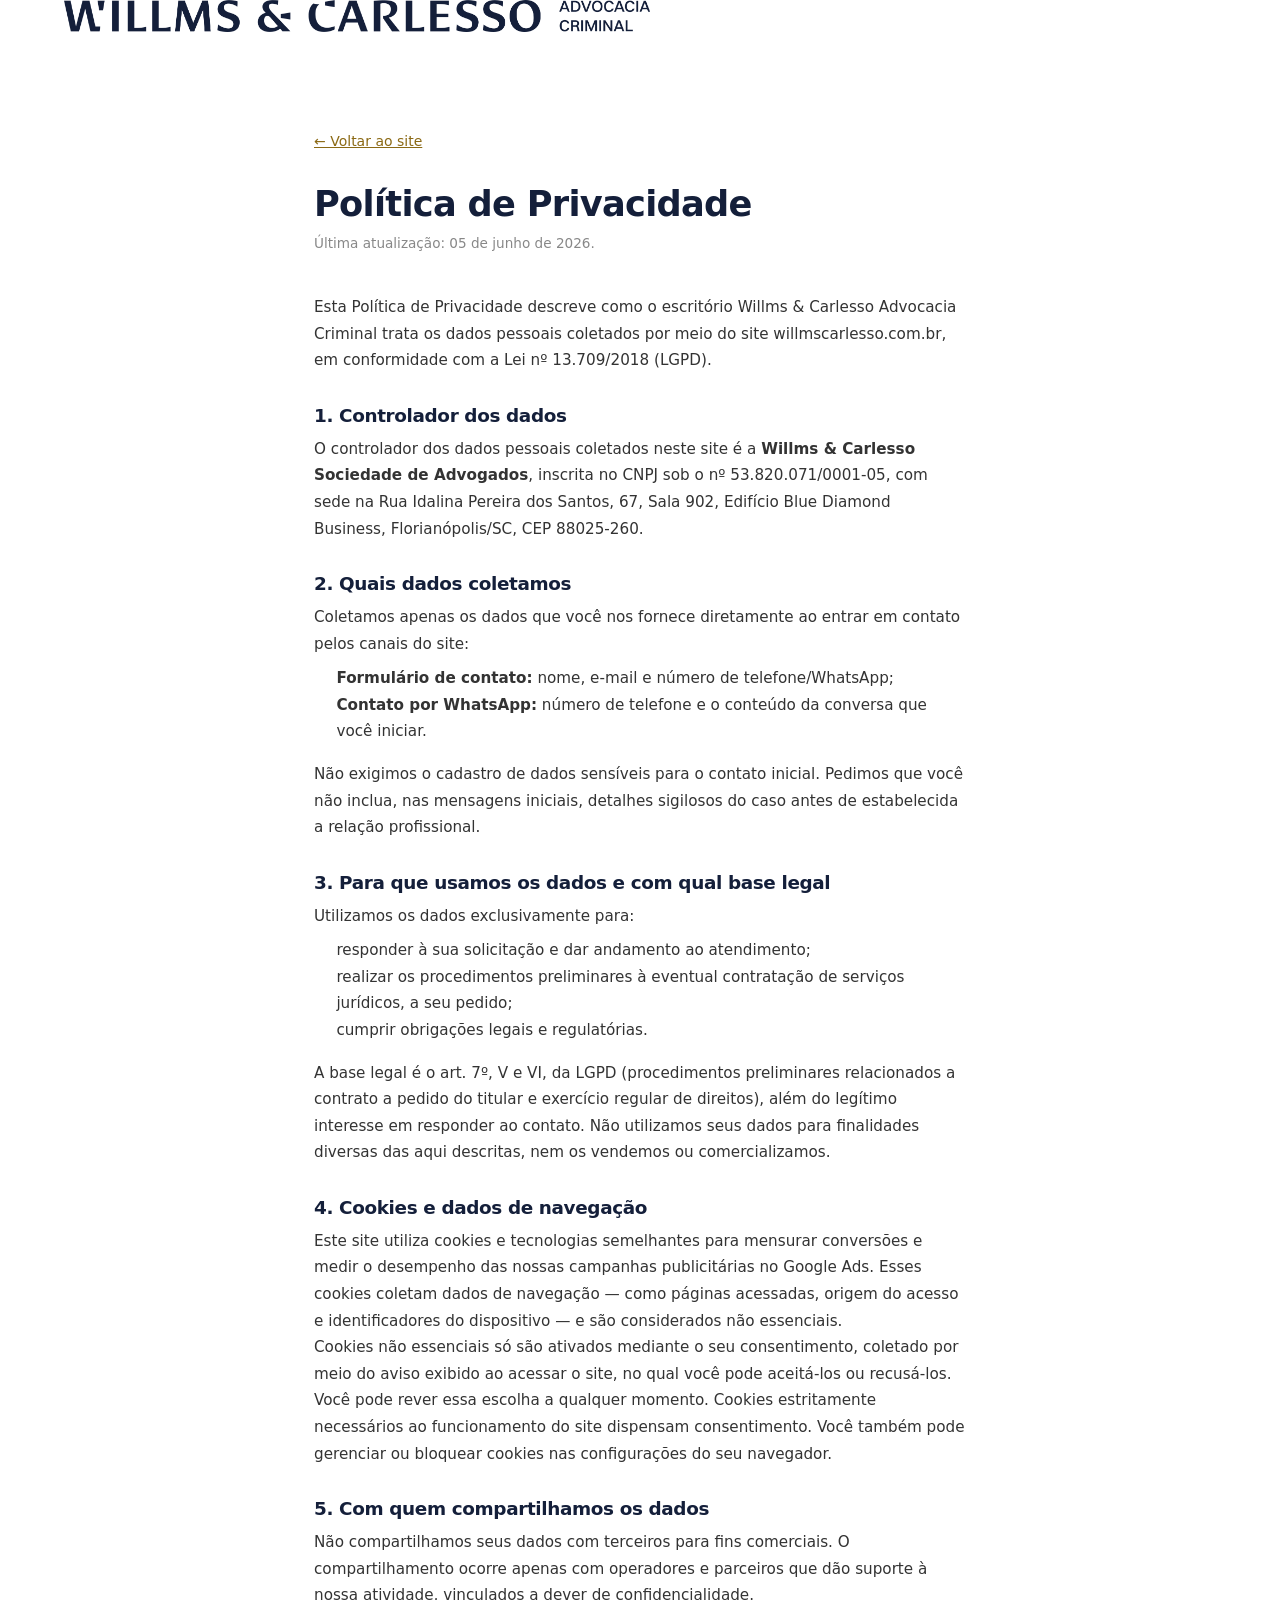
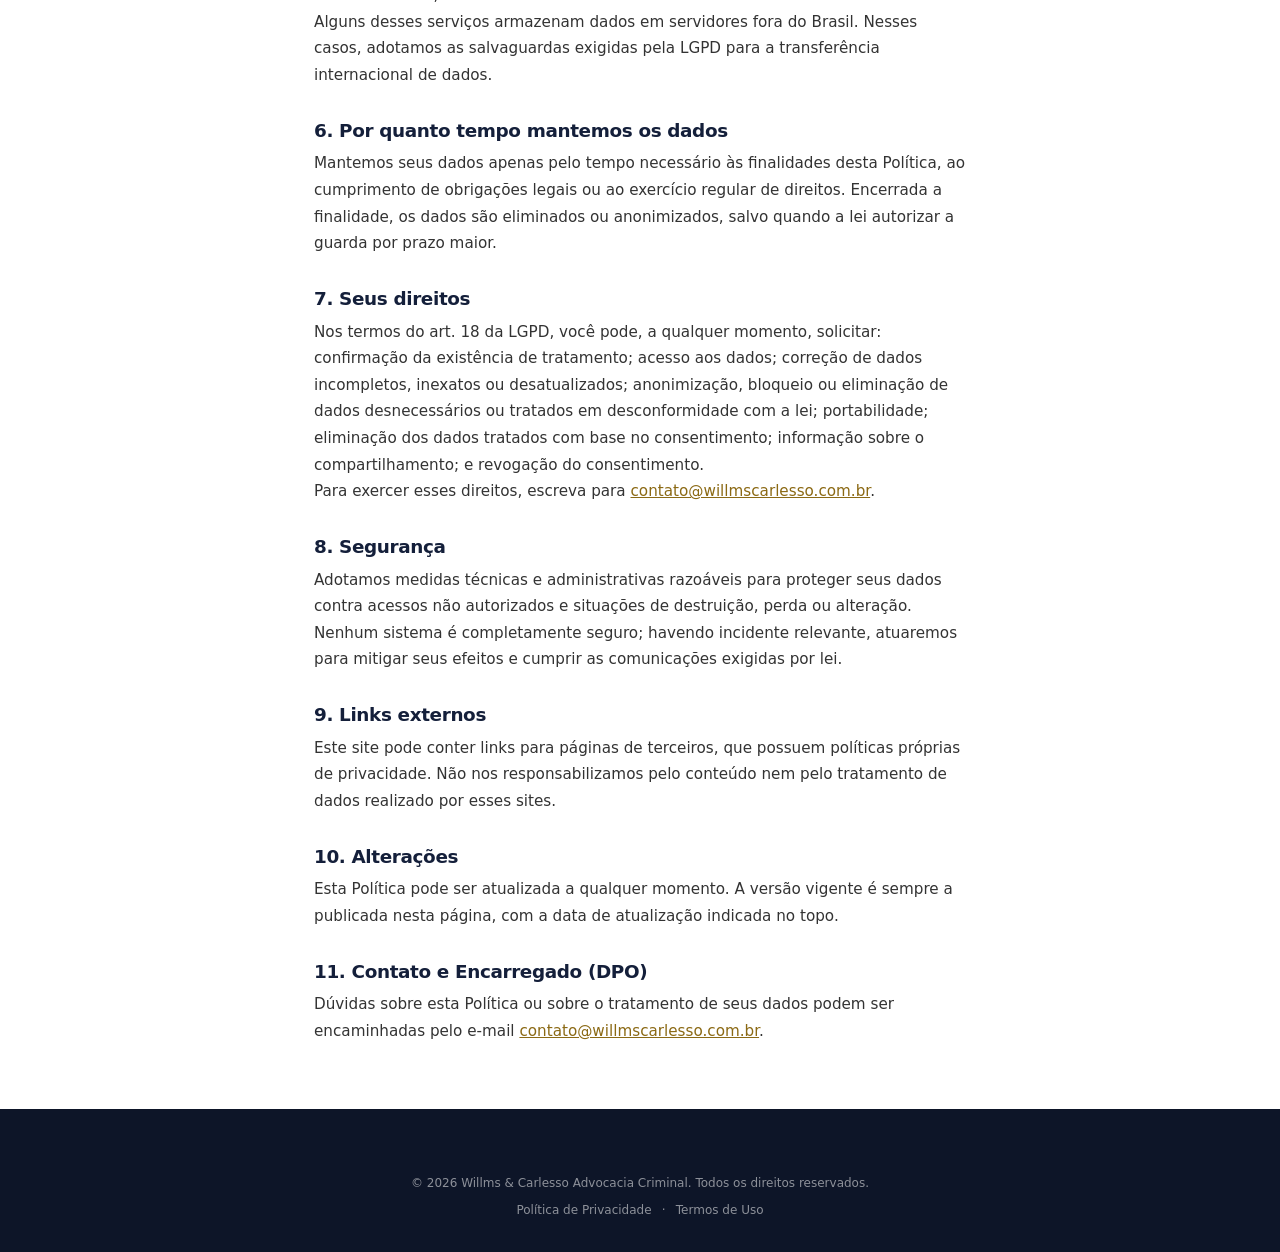
==== politica-de-privacidade.html @ 634a293f "Add privacy policy and terms of use pages with footer links Co-Authored-By: Claude Sonnet 4.6 <norep" ====
<!DOCTYPE html>
<html lang="pt-BR">
<head>
  <meta charset="UTF-8">
  <meta name="viewport" content="width=device-width, initial-scale=1.0">
  <title>Política de Privacidade — Willms & Carlesso Advocacia Criminal</title>
  <meta name="robots" content="noindex, follow">
  <link rel="icon" href="img/favicon.png" type="image/png">
  <link rel="stylesheet" href="css/style.css">
  <style>
    .legal-page {
      padding: 6rem 0 4rem;
      min-height: 80vh;
    }
    .legal-page h1 {
      font-size: clamp(1.6rem, 3vw, 2.2rem);
      margin-bottom: .5rem;
    }
    .legal-page .updated {
      font-size: .85rem;
      color: var(--clr-muted, #888);
      margin-bottom: 2.5rem;
      display: block;
    }
    .legal-page h2 {
      font-size: 1.15rem;
      margin: 2rem 0 .6rem;
    }
    .legal-page p,
    .legal-page li {
      font-size: .95rem;
      line-height: 1.75;
      color: var(--clr-body, #333);
    }
    .legal-page ul {
      padding-left: 1.4rem;
      margin: .5rem 0 1rem;
    }
    .legal-page a {
      color: var(--clr-accent, #8b6914);
      text-decoration: underline;
    }
    .legal-back {
      display: inline-flex;
      align-items: center;
      gap: .4rem;
      font-size: .875rem;
      color: var(--clr-muted, #888);
      text-decoration: none;
      margin-bottom: 2rem;
      transition: color .2s;
    }
    .legal-back:hover { color: var(--clr-accent, #8b6914); }
  </style>
</head>
<body>

  <!-- ===== HEADER SIMPLES ===== -->
  <header class="header" id="top">
    <div class="container header__inner">
      <a href="index.html" class="header__logo" aria-label="Willms &amp; Carlesso — página inicial">
        <img src="img/logo/logo-dark.png" alt="Willms &amp; Carlesso Advocacia Criminal" class="logo-img">
      </a>
    </div>
  </header>

  <!-- ===== CONTEÚDO ===== -->
  <main class="legal-page">
    <div class="container" style="max-width:780px">

      <a href="index.html" class="legal-back">
        ← Voltar ao site
      </a>

      <h1>Política de Privacidade</h1>
      <span class="updated">Última atualização: 05 de junho de 2026.</span>

      <p>Esta Política de Privacidade descreve como o escritório Willms &amp; Carlesso Advocacia Criminal trata os dados pessoais coletados por meio do site willmscarlesso.com.br, em conformidade com a Lei nº 13.709/2018 (LGPD).</p>

      <h2>1. Controlador dos dados</h2>
      <p>O controlador dos dados pessoais coletados neste site é a <strong>Willms &amp; Carlesso Sociedade de Advogados</strong>, inscrita no CNPJ sob o nº 53.820.071/0001-05, com sede na Rua Idalina Pereira dos Santos, 67, Sala 902, Edifício Blue Diamond Business, Florianópolis/SC, CEP 88025-260.</p>

      <h2>2. Quais dados coletamos</h2>
      <p>Coletamos apenas os dados que você nos fornece diretamente ao entrar em contato pelos canais do site:</p>
      <ul>
        <li><strong>Formulário de contato:</strong> nome, e-mail e número de telefone/WhatsApp;</li>
        <li><strong>Contato por WhatsApp:</strong> número de telefone e o conteúdo da conversa que você iniciar.</li>
      </ul>
      <p>Não exigimos o cadastro de dados sensíveis para o contato inicial. Pedimos que você não inclua, nas mensagens iniciais, detalhes sigilosos do caso antes de estabelecida a relação profissional.</p>

      <h2>3. Para que usamos os dados e com qual base legal</h2>
      <p>Utilizamos os dados exclusivamente para:</p>
      <ul>
        <li>responder à sua solicitação e dar andamento ao atendimento;</li>
        <li>realizar os procedimentos preliminares à eventual contratação de serviços jurídicos, a seu pedido;</li>
        <li>cumprir obrigações legais e regulatórias.</li>
      </ul>
      <p>A base legal é o art. 7º, V e VI, da LGPD (procedimentos preliminares relacionados a contrato a pedido do titular e exercício regular de direitos), além do legítimo interesse em responder ao contato. Não utilizamos seus dados para finalidades diversas das aqui descritas, nem os vendemos ou comercializamos.</p>

      <h2>4. Cookies e dados de navegação</h2>
      <p>Este site utiliza cookies e tecnologias semelhantes para mensurar conversões e medir o desempenho das nossas campanhas publicitárias no Google Ads. Esses cookies coletam dados de navegação — como páginas acessadas, origem do acesso e identificadores do dispositivo — e são considerados não essenciais.</p>
      <p>Cookies não essenciais só são ativados mediante o seu consentimento, coletado por meio do aviso exibido ao acessar o site, no qual você pode aceitá-los ou recusá-los. Você pode rever essa escolha a qualquer momento. Cookies estritamente necessários ao funcionamento do site dispensam consentimento. Você também pode gerenciar ou bloquear cookies nas configurações do seu navegador.</p>

      <h2>5. Com quem compartilhamos os dados</h2>
      <p>Não compartilhamos seus dados com terceiros para fins comerciais. O compartilhamento ocorre apenas com operadores e parceiros que dão suporte à nossa atividade, vinculados a dever de confidencialidade.</p>
      <p>Alguns desses serviços armazenam dados em servidores fora do Brasil. Nesses casos, adotamos as salvaguardas exigidas pela LGPD para a transferência internacional de dados.</p>

      <h2>6. Por quanto tempo mantemos os dados</h2>
      <p>Mantemos seus dados apenas pelo tempo necessário às finalidades desta Política, ao cumprimento de obrigações legais ou ao exercício regular de direitos. Encerrada a finalidade, os dados são eliminados ou anonimizados, salvo quando a lei autorizar a guarda por prazo maior.</p>

      <h2>7. Seus direitos</h2>
      <p>Nos termos do art. 18 da LGPD, você pode, a qualquer momento, solicitar: confirmação da existência de tratamento; acesso aos dados; correção de dados incompletos, inexatos ou desatualizados; anonimização, bloqueio ou eliminação de dados desnecessários ou tratados em desconformidade com a lei; portabilidade; eliminação dos dados tratados com base no consentimento; informação sobre o compartilhamento; e revogação do consentimento.</p>
      <p>Para exercer esses direitos, escreva para <a href="mailto:contato@willmscarlesso.com.br">contato@willmscarlesso.com.br</a>.</p>

      <h2>8. Segurança</h2>
      <p>Adotamos medidas técnicas e administrativas razoáveis para proteger seus dados contra acessos não autorizados e situações de destruição, perda ou alteração. Nenhum sistema é completamente seguro; havendo incidente relevante, atuaremos para mitigar seus efeitos e cumprir as comunicações exigidas por lei.</p>

      <h2>9. Links externos</h2>
      <p>Este site pode conter links para páginas de terceiros, que possuem políticas próprias de privacidade. Não nos responsabilizamos pelo conteúdo nem pelo tratamento de dados realizado por esses sites.</p>

      <h2>10. Alterações</h2>
      <p>Esta Política pode ser atualizada a qualquer momento. A versão vigente é sempre a publicada nesta página, com a data de atualização indicada no topo.</p>

      <h2>11. Contato e Encarregado (DPO)</h2>
      <p>Dúvidas sobre esta Política ou sobre o tratamento de seus dados podem ser encaminhadas pelo e-mail <a href="mailto:contato@willmscarlesso.com.br">contato@willmscarlesso.com.br</a>.</p>

    </div>
  </main>

  <!-- ===== FOOTER ===== -->
  <footer class="footer">
    <div class="container">
      <div class="footer__bottom">
        <p>© 2026 Willms &amp; Carlesso Advocacia Criminal. Todos os direitos reservados.</p>
        <p class="footer__legal-links">
          <a href="politica-de-privacidade.html">Política de Privacidade</a>
          <span aria-hidden="true">·</span>
          <a href="termos-de-uso.html">Termos de Uso</a>
        </p>
      </div>
    </div>
  </footer>

</body>
</html>
---- css/style.css ----
/* ============================================================
   WILLMS & CARLESSO — Landing Page Styles
   Brand Manual: Mar.2026 · Danke Design
   ============================================================ */

/* ---- Custom Properties ---- */
:root {
  --navy:      #141F3A;
  --navy-2:    #0D1528;
  --navy-3:    #1a2848;
  --gray:      #A8A7AF;
  --gray-2:    #6B6A72;
  --gray-3:    #D4D3D9;
  --off-white: #F5F5F5;
  --white:     #FFFFFF;

  --font-h: 'Plus Jakarta Sans', system-ui, -apple-system, sans-serif;
  --font-b: 'Switzer', 'Plus Jakarta Sans', system-ui, sans-serif;

  --max-w:     1280px;
  --pad-x:     clamp(1.25rem, 5vw, 4rem);
  --section-y: clamp(5rem, 9vw, 8rem);

  --ease: cubic-bezier(.22,.68,0,1.2);
  --dur:  .3s;
}

/* ============================================================
   RESET
   ============================================================ */
*, *::before, *::after { margin: 0; padding: 0; box-sizing: border-box; }
html { scroll-behavior: smooth; font-size: 16px; }
body {
  font-family: var(--font-b);
  color: var(--navy);
  background: var(--white);
  line-height: 1.65;
  overflow-x: hidden;
  -webkit-font-smoothing: antialiased;
  -moz-osx-font-smoothing: grayscale;
}
img  { max-width: 100%; display: block; }
a    { text-decoration: none; color: inherit; }
ul   { list-style: none; }
button { cursor: pointer; border: none; background: none; font-family: inherit; }

/* ============================================================
   TYPOGRAPHY
   ============================================================ */
h1, h2, h3, h4 {
  font-family: var(--font-h);
  line-height: 1.1;
  letter-spacing: -.02em;
}
h1 { font-size: clamp(2.1rem, 5.5vw, 4.5rem); font-weight: 800; }
h2 { font-size: clamp(1.9rem, 3.5vw, 3rem);   font-weight: 700; }
h3 { font-size: clamp(1.1rem, 1.8vw, 1.4rem); font-weight: 600; letter-spacing: -.01em; }
p  {
  font-family: var(--font-b);
  font-size: clamp(.9rem, 1.3vw, 1.05rem);
  line-height: 1.72;
  color: var(--gray-2);
}

/* ============================================================
   UTILITIES
   ============================================================ */
.container {
  max-width: var(--max-w);
  margin: 0 auto;
  padding: 0 var(--pad-x);
}
.section { padding: var(--section-y) 0; }

/* Anchor scroll offset so sections clear the fixed nav */
section[id] { scroll-margin-top: 80px; }

.eyebrow {
  display: block;
  font-family: var(--font-b);
  font-size: .7rem;
  font-weight: 600;
  letter-spacing: .18em;
  text-transform: uppercase;
  color: var(--gray-2);
  margin-bottom: .875rem;
}
.eyebrow--light { color: rgba(245,245,245,.75); }

.section-header          { max-width: 640px; margin-bottom: clamp(2.25rem, 5vw, 3.5rem); }
.section-header h2       { margin-bottom: .4rem; }
.section-header p        { margin-top: .75rem; }
.section-header--light h2 { color: var(--off-white); }
.section-header--light p  { color: rgba(245,245,245,.82); }

.stars { color: #FBBC05; font-size: .9rem; letter-spacing: 2px; }

/* ============================================================
   REVEAL ANIMATIONS
   ============================================================ */
.reveal {
  opacity: 0;
  transform: translateY(24px);
  transition: opacity .6s ease, transform .6s ease;
}
.reveal.visible          { opacity: 1; transform: translateY(0); }
.reveal--delay.visible   { transition-delay: .1s; }
.reveal--delay-2.visible { transition-delay: .2s; }

@media (prefers-reduced-motion: reduce) {
  .reveal { opacity: 1; transform: none; transition: none; }
  html { scroll-behavior: auto; }
  .hero__beam, .hero__beam--2 { animation: none; }
}

/* ============================================================
   BUTTONS
   ============================================================ */
.btn {
  display: inline-flex;
  align-items: center;
  justify-content: center;
  gap: .5rem;
  min-height: 44px;
  padding: .8rem 1.6rem;
  font-family: var(--font-b);
  font-size: .875rem;
  font-weight: 600;
  letter-spacing: .025em;
  border-radius: 2px;
  border: 2px solid transparent;
  transition: background var(--dur), border-color var(--dur), color var(--dur),
              transform var(--dur) var(--ease), box-shadow var(--dur);
  white-space: nowrap;
}
.btn:hover  { transform: translateY(-2px); }
.btn:active { transform: translateY(0); }

.btn--primary {
  background: var(--navy); color: var(--off-white); border-color: var(--navy);
}
.btn--primary:hover {
  background: var(--navy-3); border-color: var(--navy-3);
  box-shadow: 0 8px 24px rgba(20,31,58,.22);
}

.btn--light {
  background: var(--off-white); color: var(--navy); border-color: var(--off-white);
}
.btn--light:hover {
  background: var(--white); border-color: var(--white);
  box-shadow: 0 8px 24px rgba(245,245,245,.12);
}

.btn--outline-light {
  background: transparent; color: var(--off-white);
  border-color: rgba(245,245,245,.3);
}
.btn--outline-light:hover {
  background: rgba(245,245,245,.07); border-color: rgba(245,245,245,.65);
}

.btn--ghost {
  background: transparent; color: rgba(245,245,245,.7);
  border-color: rgba(245,245,245,.22);
}
.btn--ghost:hover {
  color: var(--off-white); border-color: rgba(245,245,245,.5);
  background: rgba(245,245,245,.05);
}

.btn--lg   { padding: .95rem 2rem; font-size: .95rem; }
.btn--full { width: 100%; justify-content: center; }

/* ============================================================
   LOGO
   ============================================================ */
.logo-img {
  display: block;
  height: 32px;
  width: auto;
  transition: opacity var(--dur);
}
.nav__logo:hover .logo-img { opacity: .82; }
.logo-img--mark { height: 38px; }
.logo-img--footer { height: 36px; margin-bottom: .25rem; }

/* Legacy text logo (kept for any inline references) */
.logo-mark {
  font-family: var(--font-h); font-size: 1.45rem; font-weight: 800;
  letter-spacing: -.025em; color: var(--off-white); line-height: 1; display: block;
}
.logo-sub {
  font-family: var(--font-b); font-size: .52rem; font-weight: 600;
  letter-spacing: .2em; text-transform: uppercase; color: var(--gray);
  line-height: 1; margin-top: 3px; display: block;
}

/* ============================================================
   NAVIGATION
   ============================================================ */
.nav {
  position: fixed; inset: 0 0 auto; z-index: 900;
  transition: background var(--dur), backdrop-filter var(--dur), box-shadow var(--dur),
              transform .4s ease, opacity .3s ease;
}
.nav.scrolled {
  background: rgba(13,21,40,.96);
  backdrop-filter: blur(14px);
  -webkit-backdrop-filter: blur(14px);
  box-shadow: 0 1px 0 rgba(168,167,175,.07);
}
/* Esconde a nav quando o footer está visível (evita "duas logos") */
.nav.nav--hidden {
  transform: translateY(-100%);
  opacity: 0;
  pointer-events: none;
}
.nav__inner {
  display: flex; align-items: center; justify-content: space-between; gap: 2rem;
  padding: 1.2rem var(--pad-x);
  max-width: var(--max-w); margin: 0 auto;
}
.nav__menu { display: flex; align-items: center; gap: 2rem; }
.nav__link {
  font-family: var(--font-b); font-size: .82rem; font-weight: 500;
  letter-spacing: .04em; color: rgba(245,245,245,.85);
  transition: color var(--dur); position: relative;
}
.nav__link::after {
  content: ''; position: absolute; bottom: -3px; left: 0; right: 100%;
  height: 1px; background: var(--off-white); transition: right var(--dur);
}
.nav__link:hover,
.nav__link.active { color: var(--off-white); }
.nav__link:hover::after,
.nav__link.active::after { right: 0; }

.nav__cta { font-size: .78rem; padding: .55rem 1.1rem; }

.nav__burger {
  display: none; flex-direction: column; gap: 5px; padding: 4px; z-index: 1001;
}
.nav__burger span {
  display: block; width: 22px; height: 2px; background: var(--off-white);
  border-radius: 2px; transition: transform var(--dur), opacity var(--dur);
}
.nav__burger.open span:nth-child(1) { transform: rotate(45deg) translate(5px,5px); }
.nav__burger.open span:nth-child(2) { opacity: 0; }
.nav__burger.open span:nth-child(3) { transform: rotate(-45deg) translate(5px,-5px); }

/* ============================================================
   HERO
   ============================================================ */
.hero {
  position: relative;
  min-height: 100svh;
  background: var(--navy);
  background-image: url('../img/hero/bg_Hero.webp');
  background-size: cover;
  background-position: 70% center;
  overflow: hidden;
  display: flex;
  flex-direction: column;
}

/* Lighthouse beam */
.hero__beam {
  position: absolute; top: -20%; right: -10%;
  width: 80%; height: 140%;
  background: conic-gradient(
    from 205deg at 100% 25%,
    transparent 0deg,
    rgba(168,167,175,.025) 6deg,
    rgba(245,245,245,.055) 10deg,
    rgba(245,245,245,.032) 14deg,
    rgba(168,167,175,.018) 18deg,
    transparent 26deg
  );
  pointer-events: none;
  animation: beamSway 10s ease-in-out infinite alternate;
}
.hero__beam--2 {
  animation-delay: -5s; opacity: .55;
  background: conic-gradient(
    from 215deg at 100% 25%,
    transparent 0deg,
    rgba(168,167,175,.012) 8deg,
    rgba(245,245,245,.038) 13deg,
    rgba(168,167,175,.012) 18deg,
    transparent 26deg
  );
}
@keyframes beamSway {
  0%   { transform: rotate(-6deg); }
  100% { transform: rotate(6deg); }
}
.hero::before {
  content: '';
  position: absolute; inset: 0;
  background:
    linear-gradient(98deg,
      rgba(13,21,40,.96) 0%,
      rgba(13,21,40,.88) 38%,
      rgba(13,21,40,.62) 66%,
      rgba(13,21,40,.42) 100%
    ),
    linear-gradient(to bottom,
      rgba(13,21,40,.78) 0%,
      rgba(13,21,40,.25) 14%,
      transparent 38%,
      transparent 72%,
      rgba(13,21,40,.88) 100%
    );
  pointer-events: none;
}

/* Editorial grain texture over the photo */
.hero__grain {
  position: absolute; inset: 0;
  z-index: 0;
  pointer-events: none;
  opacity: .055;
  mix-blend-mode: overlay;
  background-image: url("data:image/svg+xml;utf8,<svg xmlns='http://www.w3.org/2000/svg' width='240' height='240'><filter id='n'><feTurbulence type='fractalNoise' baseFrequency='.85' numOctaves='3' stitchTiles='stitch'/><feColorMatrix values='0 0 0 0 1  0 0 0 0 1  0 0 0 0 1  0 0 0 .6 0'/></filter><rect width='100%25' height='100%25' filter='url(%23n)'/></svg>");
}

/* Hero container: single column, left-aligned */
.hero__container {
  flex: 1;
  width: 100%;
  max-width: var(--max-w);
  margin: 0 auto;
  padding:
    clamp(7rem, 14vw, 11rem)
    var(--pad-x)
    clamp(4rem, 8vw, 7rem)
    var(--pad-x);
  position: relative;
  z-index: 1;
  box-sizing: border-box;
  display: block;
}

.hero__content {
  max-width: 700px;
  margin-left: 0;
  margin-right: auto;
  text-align: left;
}

.hero__eyebrow { margin-bottom: 2.25rem; }

.hero__title {
  color: var(--off-white);
  margin-bottom: 2rem;
  font-weight: 800;
  letter-spacing: -.025em;
}
.hero__title em {
  font-style: italic;
  font-weight: 700;
  color: rgba(245,245,245,.94);
}

.hero__desc {
  font-size: clamp(.95rem, 1.4vw, 1.15rem);
  color: rgba(245,245,245,.85);
  max-width: 540px; margin-bottom: 2.75rem; line-height: 1.75;
}

.hero__actions {
  display: flex;
  align-items: center;
  flex-wrap: wrap;
  gap: 1rem 2rem;
}

/* Secondary CTA as text link with animated arrow */
.hero__link {
  display: inline-flex;
  align-items: center;
  gap: .75rem;
  font-family: var(--font-b);
  font-size: .9rem;
  font-weight: 500;
  letter-spacing: .02em;
  color: rgba(245,245,245,.88);
  padding: .5rem 0;
  position: relative;
  min-height: 44px;
}
.hero__link::after {
  content: '';
  position: absolute;
  left: 0; bottom: 6px;
  width: 100%; height: 1px;
  background: rgba(245,245,245,.28);
  transition: background var(--dur);
}
.hero__link:hover { color: var(--off-white); }
.hero__link:hover::after { background: var(--off-white); }
.hero__link-arrow {
  display: inline-block;
  transition: transform var(--dur) var(--ease);
}
.hero__link:hover .hero__link-arrow { transform: translateX(4px); }

/* Trust strip anchored at bottom of hero */
.hero__foot {
  position: relative;
  z-index: 1;
  background: rgba(13,21,40,.65);
  backdrop-filter: blur(10px);
  -webkit-backdrop-filter: blur(10px);
  border-top: 1px solid rgba(168,167,175,.08);
}
.hero__foot-inner {
  display: flex; align-items: center;
  column-gap: 2rem; row-gap: .625rem;
  padding: 1.125rem 0; flex-wrap: wrap;
}
/* 2-linhas centralizadas */
.hero__foot-inner--stacked {
  flex-direction: column;
  justify-content: center;
  align-items: center;
  text-align: center;
  gap: .5rem;
  padding: 1rem 0;
}
.hero__foot-inner--stacked .hero__foot-item { white-space: normal; }
.hero__foot-item {
  display: flex; align-items: center; gap: .5rem;
  font-family: var(--font-b); font-size: .76rem;
  color: rgba(245,245,245,.82); white-space: nowrap;
}
.hero__foot-item .stars { font-size: .78rem; letter-spacing: 1px; }
.hero__foot-review-link {
  display: flex; align-items: center; gap: .5rem;
  color: inherit; transition: opacity var(--dur);
}
.hero__foot-review-link:hover { opacity: .8; }
.hero__foot-sep {
  display: block; width: 1px; height: 14px;
  background: rgba(168,167,175,.18); flex-shrink: 0;
}

/* ============================================================
   DIFERENCIAIS
   ============================================================ */
/* ============================================================
   ARTIGOS
   ============================================================ */
.artigos { background: var(--white); border-top: 1px solid rgba(20,31,58,.06); }

.artigos__grid {
  display: grid;
  grid-template-columns: repeat(3, 1fr);
  gap: 1.5rem;
}

.art-card {
  display: flex;
  flex-direction: column;
  background: var(--off-white);
  overflow: hidden;
  color: var(--navy);
  transition: transform var(--dur) var(--ease), box-shadow var(--dur);
}
.art-card:hover {
  transform: translateY(-4px);
  box-shadow: 0 18px 40px rgba(20,31,58,.1);
}
.art-card__img {
  width: 100%;
  aspect-ratio: 16 / 10;
  overflow: hidden;
  background: var(--navy-2);
}
.art-card__img img {
  width: 100%; height: 100%;
  object-fit: cover;
  object-position: center;
  display: block;
  transition: transform .5s ease;
}
.art-card:hover .art-card__img img { transform: scale(1.04); }

/* Text-only variant (no preview image): top accent bar + roomier padding */
.art-card--text {
  border-top: 2px solid var(--navy);
}
.art-card--text .art-card__body {
  padding: 2rem 1.875rem 2.25rem;
  gap: .75rem;
}

.art-card__body {
  padding: 1.75rem 1.75rem 2rem;
  display: flex;
  flex-direction: column;
  flex: 1;
  gap: .625rem;
}
.art-card__meta {
  display: block;
  font-size: .72rem;
  font-weight: 600;
  letter-spacing: .1em;
  text-transform: uppercase;
  color: var(--gray-2);
}
.art-card h3 {
  font-size: 1.1rem;
  color: var(--navy);
  line-height: 1.3;
  margin: 0;
}
.art-card p {
  font-size: .875rem;
  line-height: 1.6;
  flex: 1;
}
.art-card__link {
  display: inline-block;
  margin-top: .5rem;
  font-family: var(--font-b);
  font-size: .85rem;
  font-weight: 600;
  color: var(--navy);
  letter-spacing: .02em;
  transition: gap var(--dur);
}
.art-card:hover .art-card__link { opacity: .7; }

/* ============================================================
   LEGACY DIFERENCIAIS (kept for any remaining references)
   ============================================================ */
.diferenciais { background: var(--white); border-top: 1px solid rgba(20,31,58,.06); }

.diferenciais__grid {
  display: grid;
  grid-template-columns: repeat(2, 1fr);
  gap: 1.25rem;
}

.dif-card {
  background: var(--off-white);
  padding: 2.25rem 2rem;
  border-top: 2px solid var(--navy);
  transition: transform var(--dur) var(--ease), box-shadow var(--dur);
}
.dif-card:hover {
  transform: translateY(-4px);
  box-shadow: 0 14px 40px rgba(20,31,58,.08);
}
.dif-card__num {
  display: block; font-family: var(--font-h);
  font-size: 2.5rem; font-weight: 800;
  color: var(--navy); opacity: .08;
  line-height: 1; margin-bottom: 1.25rem;
}
.dif-card h3 { color: var(--navy); margin-bottom: .625rem; }
.dif-card p  { font-size: .95rem; }

/* ============================================================
   SOBRE
   ============================================================ */
.sobre { background: var(--white); }

/* Editorial intro (centralizado) */
.sobre__intro {
  max-width: 820px;
  margin: 0 auto clamp(3.5rem, 6vw, 5rem);
  text-align: center;
}
.sobre__intro .section-header {
  max-width: none;
  margin: 0 auto 2.5rem;
  text-align: center;
}
.sobre__intro .section-header h2 {
  color: var(--navy);
  font-size: clamp(1.375rem, 4.2vw, 2.5rem);
  letter-spacing: -.025em;
  white-space: nowrap;
  line-height: 1.1;
}
.sobre__lead p {
  font-size: 1.02rem;
  line-height: 1.8;
  margin: 0 auto 1.15rem;
  max-width: 720px;
  color: var(--gray-2);
}
.sobre__lead p:last-child { margin-bottom: 0; }

/* CTA centered with subtle divider */
.sobre__cta {
  margin-top: clamp(3rem, 5vw, 4rem);
  padding-top: clamp(2rem, 4vw, 3rem);
  border-top: 1px solid rgba(20,31,58,.08);
  text-align: center;
}

/* Legacy 2-col grid kept (unused, harmless) */
.sobre__grid {
  display: grid;
  grid-template-columns: 1fr 1fr;
  gap: 4.5rem;
  align-items: stretch;
}

/* Visual column flex-fills so the photo can stretch with the content */
.sobre__visual { display: flex; }

/* Office photo — stretches to match content height */
.sobre__photo {
  width: 100%;
  flex: 1;
  min-height: 460px;
  overflow: hidden;
  border-radius: 2px;
  background: var(--navy-2);
}
.sobre__photo img {
  width: 100%; height: 100%;
  object-fit: cover;
  object-position: center center;
  display: block;
  transition: transform .6s ease;
}
.sobre__photo:hover img { transform: scale(1.03); }

/* Content column — vertically centered for visual balance */
.sobre__content {
  display: flex;
  flex-direction: column;
  justify-content: center;
}
.sobre__content h2 { color: var(--navy); margin-bottom: 1.25rem; }
.sobre__content p  { margin-bottom: 1.1rem; }
.sobre__content .btn { align-self: flex-start; margin-top: .75rem; }

/* Stats — full-width band with vertical separators */
.sobre__stats {
  display: grid;
  grid-template-columns: repeat(3, 1fr);
  gap: 0;
  margin-top: 4.5rem;
  padding: 2.5rem 0;
  border-top: 1px solid rgba(20,31,58,.08);
  border-bottom: 1px solid rgba(20,31,58,.08);
}
.sobre__stats .stat {
  text-align: center;
  padding: 0 1.5rem;
  position: relative;
}
.sobre__stats .stat + .stat::before {
  content: '';
  position: absolute;
  left: 0; top: 18%; bottom: 18%;
  width: 1px;
  background: rgba(20,31,58,.08);
}
.stat__n {
  display: block;
  font-family: var(--font-h);
  font-size: clamp(1.875rem, 3vw, 2.5rem);
  font-weight: 800;
  color: var(--navy);
  line-height: 1;
  letter-spacing: -.02em;
}
.stat__l {
  display: block;
  font-size: .72rem;
  font-weight: 600;
  letter-spacing: .12em;
  text-transform: uppercase;
  color: var(--gray-2);
  margin-top: .625rem;
}

/* ============================================================
   ÁREAS — editorial split (intro sticky + lista numerada)
   ============================================================ */
.areas { background: var(--navy); }

.areas__layout {
  display: grid;
  grid-template-columns: 0.85fr 1.15fr;
  gap: 4.5rem;
  align-items: start;
}

/* Intro column (sticky on scroll) */
.areas__intro { position: sticky; top: 110px; }
.areas__intro .section-header { margin-bottom: 2.25rem; max-width: none; }
.areas__intro .section-header p { font-size: .95rem; line-height: 1.75; }
.areas__cta { text-align: left; }

/* List of areas (right column) */
.areas__list {
  list-style: none;
  margin: 0;
  padding: 0;
  display: flex;
  flex-direction: column;
}
.area-row {
  display: grid;
  grid-template-columns: 56px 1fr;
  gap: 1.5rem;
  align-items: start;
  padding: 1.75rem 0;
  border-bottom: 1px solid rgba(168,167,175,.12);
  transition: padding-left var(--dur) var(--ease);
}
.area-row:first-child {
  border-top: 1px solid rgba(168,167,175,.12);
}
.area-row:hover { padding-left: 8px; }
.area-row__n {
  font-family: var(--font-h);
  font-size: 1.625rem;
  font-weight: 800;
  color: rgba(168,167,175,.45);
  letter-spacing: -.02em;
  line-height: 1;
  padding-top: .375rem;
}
.area-row__body h3 {
  font-size: 1.2rem;
  color: var(--off-white);
  margin-bottom: .5rem;
  font-weight: 600;
  letter-spacing: -.01em;
}
.area-row__body p {
  font-size: .9rem;
  color: rgba(245,245,245,.78);
  line-height: 1.65;
}

/* ============================================================
   EQUIPE
   ============================================================ */
.equipe { background: var(--off-white); }

.equipe__grid {
  display: grid;
  grid-template-columns: repeat(2, 1fr);
  gap: 3rem;
  max-width: 900px;
  margin: 0 auto;
  align-items: start;
}

.adv-card {
  background: transparent;
  transition: transform var(--dur) var(--ease);
}
.adv-card:hover { transform: translateY(-3px); }

.adv-card__photo {
  width: 100%;
  aspect-ratio: 4 / 5;
  overflow: hidden;
  background: var(--navy-2);
  margin-bottom: 1.5rem;
  position: relative;
}
.adv-card__photo img {
  width: 100%; height: 100%;
  object-fit: cover;
  object-position: center top;
  display: block;
  transition: transform .5s ease;
}
.adv-card:hover .adv-card__photo img { transform: scale(1.04); }

/* William: zoom 110% para padronizar o enquadramento com o do Henrique */
.adv-card__photo img[src*="william"] {
  transform: scale(1.1);
  transform-origin: center center;
  object-position: center center;
}
.adv-card:hover .adv-card__photo img[src*="william"] {
  transform: scale(1.14);
}

.adv-card__body {
  padding: 0 .25rem;
}
.adv-card__role {
  display: block; font-size: .68rem; font-weight: 600;
  letter-spacing: .2em; text-transform: uppercase;
  color: var(--gray-2); margin-bottom: .5rem;
}
.adv-card h3   {
  font-size: clamp(1.3rem, 2vw, 1.6rem);
  color: var(--navy); margin-bottom: .25rem;
  letter-spacing: -.015em;
}
.adv-card__oab {
  font-size: .8rem; color: var(--gray-2);
  margin-bottom: 1rem; font-weight: 500;
  letter-spacing: .05em;
}
.adv-card p {
  font-size: .9rem; line-height: 1.7;
  color: var(--gray-2);
}

.equipe__cta {
  text-align: center;
  padding-top: 2.5rem;
  border-top: 1px solid rgba(20,31,58,.08);
}

/* ============================================================
   METODOLOGIA — horizontal flow
   ============================================================ */
.metodologia { background: var(--navy); }
.metodologia .section-header {
  text-align: center;
  margin-left: auto;
  margin-right: auto;
}

.steps {
  display: grid;
  grid-template-columns: repeat(4, 1fr);
  gap: 2rem;
  position: relative;
  max-width: 1140px;
  margin: 0 auto 3.5rem;
}

/* Horizontal connecting line behind the circles */
.steps::before {
  content: '';
  position: absolute;
  top: 32px;
  left: 10%;
  right: 10%;
  height: 1px;
  background: linear-gradient(to right,
    rgba(168,167,175,0) 0%,
    rgba(168,167,175,.22) 14%,
    rgba(168,167,175,.22) 86%,
    rgba(168,167,175,0) 100%
  );
  z-index: 0;
}

.step {
  position: relative;
  z-index: 1;
  text-align: center;
}

.step__num {
  width: 64px;
  height: 64px;
  border-radius: 50%;
  background: var(--navy);
  border: 1px solid rgba(168,167,175,.3);
  color: var(--off-white);
  display: flex;
  align-items: center;
  justify-content: center;
  font-family: var(--font-h);
  font-size: 1.05rem;
  font-weight: 700;
  letter-spacing: .02em;
  margin: 0 auto 1.75rem;
  transition: border-color var(--dur), background var(--dur), transform var(--dur) var(--ease);
}
.step:hover .step__num {
  border-color: rgba(245,245,245,.5);
  background: var(--navy-3);
  transform: scale(1.05);
}

.step__body h3 {
  font-size: 1.05rem;
  color: var(--off-white);
  margin-bottom: .75rem;
  font-weight: 600;
  letter-spacing: -.01em;
}
.step__body p {
  font-size: .88rem;
  color: rgba(245,245,245,.82);
  line-height: 1.7;
  max-width: 280px;
  margin: 0 auto;
}

.metodologia__cta { text-align: center; }

/* ============================================================
   DEPOIMENTOS
   ============================================================ */
.depoimentos { background: var(--off-white); }
.depoimentos .dep-card {
  background: var(--white);
  box-shadow: 0 1px 3px rgba(20,31,58,.04);
}

.google-badge {
  display: inline-flex; align-items: center; gap: .75rem;
  margin-top: 1rem; flex-wrap: wrap;
  transition: opacity var(--dur);
}
a.google-badge:hover { opacity: .75; }
.google-badge__logo {
  font-family: var(--font-h); font-size: 1.1rem; font-weight: 700;
  background: linear-gradient(90deg, #4285F4 0%, #EA4335 33%, #FBBC05 66%, #34A853 100%);
  -webkit-background-clip: text; -webkit-text-fill-color: transparent; background-clip: text;
}
.google-badge__info { font-size: .82rem; color: var(--gray-2); }

.depoimentos__grid {
  display: grid; grid-template-columns: repeat(3,1fr); gap: 1.25rem;
}

/* Dots indicators (mostrados só no mobile) */
.depoimentos__dots {
  display: none;
  justify-content: center;
  gap: .5rem;
  margin-top: 1.5rem;
}
.depoimentos__dots button {
  width: 8px; height: 8px; border-radius: 50%;
  background: rgba(20,31,58,.2);
  border: 0;
  padding: 0;
  cursor: pointer;
  transition: background var(--dur), transform var(--dur);
}
.depoimentos__dots button[aria-current="true"] {
  background: var(--navy);
  transform: scale(1.25);
}
.dep-card {
  padding: 2rem 1.75rem; background: var(--off-white);
  border-left: 3px solid var(--navy);
}
.dep-card .stars { display: block; margin-bottom: .875rem; }
.dep-card p {
  font-size: .9rem; font-style: italic; color: var(--navy); opacity: .75;
  margin-bottom: 1.25rem; line-height: 1.65;
}
.dep-card__author {
  font-size: .7rem; font-weight: 600; letter-spacing: .1em;
  text-transform: uppercase; color: var(--gray-2);
}

/* ============================================================
   CTA MID — banda de conversão entre depoimentos e FAQ
   ============================================================ */
.cta-mid {
  position: relative;
  background-color: var(--navy-2);
  background-image:
    linear-gradient(100deg,
      rgba(13,21,40,.94) 0%,
      rgba(13,21,40,.85) 45%,
      rgba(13,21,40,.65) 80%,
      rgba(13,21,40,.55) 100%
    ),
    linear-gradient(to bottom,
      rgba(13,21,40,.55) 0%,
      rgba(13,21,40,.15) 30%,
      rgba(13,21,40,.15) 70%,
      rgba(13,21,40,.55) 100%
    ),
    url('../img/cta/bg_CTA.jpg');
  background-size: cover, cover, cover;
  background-position: center, center, center;
  background-repeat: no-repeat;
  border-top: 1px solid rgba(168,167,175,.06);
  border-bottom: 1px solid rgba(168,167,175,.06);
  padding: 6rem 0;
  overflow: hidden;
}

.cta-mid__inner {
  display: flex;
  align-items: center;
  justify-content: space-between;
  gap: 3rem;
  flex-wrap: wrap;
}
.cta-mid__text h2 {
  color: var(--off-white);
  font-size: clamp(1.75rem, 3vw, 2.5rem);
  margin-bottom: .5rem;
}
.cta-mid__text p {
  color: rgba(245,245,245,.88);
  max-width: 480px;
  margin-top: .5rem;
}
.cta-mid__btn { flex-shrink: 0; }

/* ============================================================
   FAQ — com sidebar sticky
   ============================================================ */
.faq { background: var(--navy); }

.faq__layout {
  display: grid;
  grid-template-columns: 1fr 280px;
  gap: 4rem;
  align-items: start;
}

/* Main FAQ list */
.faq__list { }
.faq-item { border-bottom: 1px solid rgba(168,167,175,.1); }
.faq-item:first-child { border-top: 1px solid rgba(168,167,175,.1); }

.faq-item__q {
  display: flex; justify-content: space-between; align-items: center;
  width: 100%; padding: 1.5rem 0; min-height: 60px;
  font-family: var(--font-b); font-size: .975rem; font-weight: 500;
  color: var(--off-white); gap: 1.5rem; text-align: left;
  transition: color var(--dur);
}
.faq-item__q:hover { color: var(--gray-3); }
.faq-item__ico {
  flex-shrink: 0; font-family: var(--font-h); font-size: 1.375rem;
  font-weight: 300; color: var(--gray); line-height: 1;
  transition: transform var(--dur) var(--ease), color var(--dur);
}
.faq-item.open .faq-item__ico { transform: rotate(45deg); color: var(--off-white); }

.faq-item__a {
  overflow: hidden; max-height: 0;
  transition: max-height .4s ease, padding-bottom .4s ease;
  padding-bottom: 0;
}
.faq-item__a[data-open] { max-height: 400px; padding-bottom: 1.375rem; }
.faq-item__a p {
  font-size: .9rem; color: rgba(245,245,245,.82); line-height: 1.72;
}

/* FAQ sidebar */
.faq__side { position: sticky; top: 100px; }
.faq__side-card {
  background: rgba(245,245,245,.04);
  border: 1px solid rgba(168,167,175,.12);
  padding: 2rem 1.75rem;
}
.faq__side-card h3 { color: var(--off-white); font-size: 1.15rem; margin-bottom: .5rem; }
.faq__side-card > p { font-size: .875rem; color: rgba(245,245,245,.82); margin-bottom: 1.5rem; }
.faq__side-contacts {
  margin-top: 1.25rem; display: flex; flex-direction: column; gap: .5rem;
}
.faq__side-link {
  font-family: var(--font-b); font-size: .78rem;
  color: rgba(245,245,245,.75); transition: color var(--dur);
  word-break: break-all;
}
.faq__side-link:hover { color: var(--off-white); }

/* ============================================================
   CONTATO — CTA como header, escritórios abaixo
   ============================================================ */
.contato { background: var(--off-white); }

.contato__header {
  display: flex;
  justify-content: space-between;
  align-items: flex-end;
  gap: 2rem;
  padding-bottom: 3rem;
  margin-bottom: 2.5rem;
  border-bottom: 1px solid rgba(20,31,58,.1);
  flex-wrap: wrap;
}
.contato__header-text h2 { color: var(--navy); margin-bottom: .375rem; }
.contato__header-text p  { margin-top: 0; font-size: .95rem; }
.contato__header-btn { flex-shrink: 0; }

.contato__offices {
  display: grid;
  grid-template-columns: repeat(3,1fr);
  gap: 1.25rem;
}
.escritorio {
  background: var(--white); padding: 2rem 1.75rem;
  border-top: 2px solid var(--navy);
}
.escritorio h3 { font-size: 1.05rem; color: var(--navy); margin-bottom: .875rem; font-weight: 600; }
.escritorio p  { font-size: .875rem; margin-bottom: .4rem; }
.escritorio p:last-child { margin-bottom: 0; }
.escritorio--social p a {
  color: var(--navy); transition: opacity var(--dur);
  text-decoration: underline; text-underline-offset: 3px;
}
.escritorio--social p a:hover { opacity: .65; }

/* Two-column layout: cards (left) + form (right) */
.contato__layout {
  display: grid;
  grid-template-columns: 0.85fr 1.15fr;
  gap: 3.5rem;
  align-items: stretch;
}

/* LEFT: stacked contact cards — flex column that stretches to match form */
.contato__cards {
  display: flex;
  flex-direction: column;
  gap: 1rem;
}
.contact-card {
  background: var(--white);
  padding: 1.875rem 1.875rem;
  border-top: 2px solid var(--navy);
  flex: 1;
  display: flex;
  flex-direction: column;
  justify-content: center;
}
.contact-card__label {
  display: block;
  font-family: var(--font-b);
  font-size: .7rem;
  font-weight: 600;
  letter-spacing: .18em;
  text-transform: uppercase;
  color: var(--gray-2);
  margin-bottom: 1rem;
}
.contact-card p {
  font-size: .9rem;
  color: var(--navy);
  line-height: 1.7;
  margin: 0;
}

/* Atendimento card — phone large on white bg */
.contact-card__phone {
  display: block;
  font-family: var(--font-h);
  font-size: clamp(1.25rem, 2vw, 1.55rem);
  font-weight: 800;
  color: var(--navy);
  letter-spacing: -.015em;
  margin-bottom: .5rem;
  transition: opacity var(--dur);
}
.contact-card__phone:hover { opacity: .7; }
.contact-card__email {
  display: inline-block;
  font-size: .9rem;
  color: var(--gray-2);
  word-break: break-word;
  transition: color var(--dur);
}
.contact-card__email:hover { color: var(--navy); }

/* RIGHT: form */
.contato__form-wrap {
  background: var(--white);
  padding: 2.25rem 2.25rem 2.5rem;
  border-top: 2px solid var(--navy);
}
.contato__form-header { margin-bottom: 1.75rem; }
.contato__form-header .eyebrow { margin-bottom: 0; color: var(--navy); }
.contato__form {
  display: flex;
  flex-direction: column;
  gap: 1.25rem;
}
.form-field {
  display: flex;
  flex-direction: column;
  gap: .375rem;
}
.form-field label {
  font-family: var(--font-b);
  font-size: .72rem;
  font-weight: 600;
  letter-spacing: .14em;
  text-transform: uppercase;
  color: var(--gray-2);
}
.form-field__hint {
  font-weight: 500;
  text-transform: none;
  letter-spacing: 0;
  color: var(--gray);
  margin-left: .25rem;
}
.form-field input,
.form-field textarea {
  font-family: var(--font-b);
  font-size: .95rem;
  color: var(--navy);
  padding: .65rem 0;
  border: 0;
  border-bottom: 1px solid rgba(20,31,58,.18);
  background: transparent;
  transition: border-color var(--dur);
  width: 100%;
}
.form-field input::placeholder,
.form-field textarea::placeholder { color: var(--gray); }
.form-field input:focus,
.form-field textarea:focus {
  outline: none;
  border-bottom-color: var(--navy);
}
.form-field textarea {
  resize: vertical;
  min-height: 90px;
  padding-top: .75rem;
}
.contato__form .btn { margin-top: 1rem; }
.contato__form-status {
  margin-top: .875rem;
  font-family: var(--font-b);
  font-size: .85rem;
  line-height: 1.5;
  color: var(--gray-2);
  text-align: center;
  min-height: 1.2em;
}
.contato__form-status--success { color: var(--navy); font-weight: 600; }
.contato__form-status--error   { color: #b3261e; }

/* === NOVO LAYOUT CONTATO (linear, sem white boxes) === */

/* Form em largura total (sem caixa branca, só borda topo navy) */
.contato__form-block {
  max-width: 720px;
  margin: 0 auto 3rem;
  padding-top: 2rem;
  border-top: 2px solid var(--navy);
}

/* Telefone + e-mail inline */
.contato__inline {
  text-align: center;
  margin: 0 auto 2.5rem;
  font-family: var(--font-b);
  font-size: 1rem;
  color: var(--navy);
}
.contato__inline-item {
  color: var(--navy);
  transition: opacity var(--dur);
  font-weight: 500;
}
.contato__inline-item:hover { opacity: .65; }
.contato__inline-dot {
  margin: 0 .75rem;
  color: var(--gray);
  opacity: .6;
}

/* Endereços lado a lado, texto corrido */
.contato__addresses {
  display: grid;
  grid-template-columns: 1fr 1fr;
  gap: 2.5rem;
  max-width: 720px;
  margin: 0 auto 3rem;
  text-align: center;
}
.contato__address-label {
  display: block;
  font-family: var(--font-b);
  font-size: .7rem;
  font-weight: 600;
  letter-spacing: .18em;
  text-transform: uppercase;
  color: var(--gray-2);
  margin-bottom: .75rem;
}
.contato__address p {
  font-size: .9rem;
  color: var(--navy);
  line-height: 1.65;
  margin: 0;
}

/* Dois mapas pequenos lado a lado */
.contato__maps {
  display: grid;
  grid-template-columns: 1fr 1fr;
  gap: 1.5rem;
  margin-top: 1rem;
}
.contato__map-mini {
  display: flex;
  flex-direction: column;
  gap: .75rem;
}
.contato__map-mini iframe {
  width: 100%;
  height: 240px;
  border: 0;
  border-radius: 2px;
  background: var(--white);
  filter: grayscale(.15) saturate(.9);
  touch-action: pan-y;
}
.contato__map-mini .contato__map-link {
  font-family: var(--font-b);
  font-size: .82rem;
  font-weight: 600;
  color: var(--navy);
  letter-spacing: .02em;
  text-align: center;
  transition: opacity var(--dur);
}
.contato__map-mini .contato__map-link:hover { opacity: .65; }

/* Map legacy (mantido p/ retrocompat) */
.contato__map { margin-top: 3.5rem; }
.contato__map-header {
  display: flex;
  justify-content: space-between;
  align-items: baseline;
  gap: 1.25rem;
  margin-bottom: 1rem;
  flex-wrap: wrap;
}
.contato__map-header .eyebrow { margin-bottom: 0; }
.contato__map-link {
  font-family: var(--font-b); font-size: .8rem; font-weight: 600;
  color: var(--navy); letter-spacing: .02em;
  transition: opacity var(--dur);
}
.contato__map-link:hover { opacity: .65; }
.contato__map-frame {
  width: 100%;
  height: 420px;
  overflow: hidden;
  border-radius: 2px;
  box-shadow: 0 4px 24px rgba(20,31,58,.08);
  background: var(--white);
}
.contato__map-frame iframe {
  display: block;
  width: 100%;
  height: 100%;
  border: 0;
  filter: grayscale(.15) saturate(.9);
}

/* ============================================================
   FOOTER
   ============================================================ */
.footer { background: var(--navy-2); padding: 4rem 0 2rem; }

.footer__grid {
  display: grid; grid-template-columns: 1.6fr 1fr 1.25fr 1fr; gap: 3rem;
  padding-bottom: 3rem;
  border-bottom: 1px solid rgba(168,167,175,.07); margin-bottom: 2rem;
}
.footer__brand .footer__logo { margin-bottom: 1.25rem; }
.footer__brand p { font-size: .875rem; color: rgba(245,245,245,.75); margin-bottom: .3rem; }
.footer__oab        { font-size: .8rem !important; color: rgba(245,245,245,.7) !important; letter-spacing: .04em; }
.footer__copy-small { font-size: .8rem !important; color: rgba(245,245,245,.7) !important; margin-top: .15rem !important; }

.footer__nav-title {
  font-family: var(--font-b); font-size: .7rem; font-weight: 600;
  letter-spacing: .16em; text-transform: uppercase;
  color: var(--gray); opacity: .55; margin-bottom: 1.25rem;
}
.footer__nav ul,
.footer__redes ul {
  display: flex; flex-direction: column; gap: .55rem;
}
.footer__nav a,
.footer__redes a {
  font-size: .85rem; color: rgba(245,245,245,.75);
  transition: color var(--dur);
}
.footer__nav a:hover,
.footer__redes a:hover { color: var(--off-white); }
.footer__contact p { font-size: .85rem; color: rgba(245,245,245,.75); margin-bottom: .35rem; }

.footer__bottom { text-align: center; }
.footer__bottom p { font-size: .75rem; color: rgba(245,245,245,.55); }
.footer__legal-links { margin-top: .4rem; }
.footer__legal-links a { color: rgba(245,245,245,.55); text-decoration: none; transition: color .2s; }
.footer__legal-links a:hover { color: rgba(245,245,245,.9); }
.footer__legal-links span { margin: 0 .4rem; }

/* ============================================================
   FLOATING WHATSAPP
   ============================================================ */
.wa-float {
  position: fixed; bottom: 1.75rem; right: 1.75rem; z-index: 800;
  width: 54px; height: 54px; border-radius: 50%;
  background: #25D366; color: #fff;
  display: flex; align-items: center; justify-content: center;
  box-shadow: 0 4px 20px rgba(37,211,102,.38);
  transition: transform var(--dur) var(--ease), box-shadow var(--dur),
              opacity .3s ease, visibility .3s ease;
}
.wa-float:hover {
  transform: scale(1.1) translateY(-2px);
  box-shadow: 0 8px 28px rgba(37,211,102,.5);
}
/* Escondido enquanto o hero estiver visível */
.wa-float.wa-float--hidden {
  opacity: 0;
  visibility: hidden;
  transform: translateY(8px);
  pointer-events: none;
}

/* ============================================================
   RESPONSIVE — 1024px
   ============================================================ */
@media (max-width: 1024px) {
  /* Artigos: 2 columns on tablet */
  .artigos__grid { grid-template-columns: repeat(2, 1fr); }

  /* Hero foot wrap gracefully */
  .hero__foot-sep { display: none; }
  .hero__foot-inner { column-gap: 1.5rem; }

  /* Sobre: stack, photo becomes banner */
  .sobre__grid { grid-template-columns: 1fr; gap: 2.5rem; align-items: stretch; }
  .sobre__photo { min-height: 0; height: 320px; flex: 0 0 auto; }
  .sobre__stats { margin-top: 3rem; padding: 2rem 0; }

  /* Areas: stack intro on top, list below */
  .areas__layout { grid-template-columns: 1fr; gap: 1.5rem; }
  .areas__intro .section-header { margin-bottom: 1.25rem; }
  .areas__intro  { position: static; top: auto; }

  /* Equipe */
  .equipe__grid { grid-template-columns: 1fr; max-width: 420px; gap: 2.5rem; }

  /* FAQ: remove sidebar */
  .faq__layout { grid-template-columns: 1fr; }
  .faq__side   { display: none; }

  /* Contato: stack columns at tablet */
  .contato__layout { grid-template-columns: 1fr; gap: 2.5rem; }
  .contato__offices { grid-template-columns: 1fr 1fr; }

  /* Footer */
  .footer__grid { grid-template-columns: 1fr 1fr 1fr; }
  .footer__brand { grid-column: 1 / -1; }
}

/* ============================================================
   RESPONSIVE — 768px
   ============================================================ */
@media (max-width: 768px) {
  :root { --section-y: clamp(3.5rem, 8vw, 5rem); }

  /* Mobile nav */
  .nav__menu {
    position: fixed; inset: 0;
    background: rgba(13,21,40,.98);
    backdrop-filter: blur(16px);
    flex-direction: column; align-items: center; justify-content: center;
    gap: 2rem; z-index: 999;
    opacity: 0; pointer-events: none; transition: opacity var(--dur);
  }
  .nav__menu.open { opacity: 1; pointer-events: all; }
  .nav__menu .nav__link { font-size: 1.35rem; font-weight: 600; letter-spacing: -.01em; }
  .nav__cta   { display: none; }
  .nav__burger { display: flex; }

  .hero__container { padding-top: 8rem; padding-bottom: 3rem; }

  /* Center hero content on mobile for visual harmony */
  .hero__content {
    margin-left: auto;
    margin-right: auto;
    text-align: center;
  }
  .hero__eyebrow { margin-bottom: 1.5rem; }
  .hero__title {
    margin-left: auto;
    margin-right: auto;
    font-size: clamp(2.5rem, 9vw, 3.25rem);
    line-height: 1.08;
  }
  .hero__desc  { margin-left: auto; margin-right: auto; }

  /* Center all section-level content blocks on mobile */
  .section-header {
    text-align: center;
    margin-left: auto;
    margin-right: auto;
  }

  /* Sobre: center the text content while photo stays full-bleed banner */
  .sobre__content { text-align: center; }
  .sobre__content .btn { align-self: center; }

  /* Contato: center header + button */
  .contato__header { align-items: center; text-align: center; }
  .contato__header-text { text-align: center; }

  /* CTA-mid: center the entire band */
  .cta-mid__inner { align-items: center; text-align: center; }
  .cta-mid__text  { text-align: center; }
  .cta-mid__text p { margin-left: auto; margin-right: auto; }
  .hero__actions {
    flex-direction: column;
    align-items: center;
    justify-content: center;
    width: 100%;
    max-width: 320px;
    margin: 0 auto;
    gap: 1.25rem;
  }
  .hero__actions .btn { width: 100%; }
  .hero__link { justify-content: center; }

  .hero__foot-inner {
    column-gap: 1.25rem;
    padding: .875rem 0;
    justify-content: center;
    text-align: center;
  }
  .hero__foot-item { font-size: .72rem; justify-content: center; }

  /* Diferenciais: single column */
  .diferenciais__grid { grid-template-columns: 1fr; }
  .dif-card { padding: 1.75rem 1.5rem; }

  /* Artigos: single column */
  .artigos__grid { grid-template-columns: 1fr; }
  .art-card__body { padding: 1.5rem 1.5rem 1.75rem; }

  /* Areas: tighter rows */
  .area-row { grid-template-columns: 44px 1fr; gap: 1.25rem; padding: 1.5rem 0; }
  .area-row__n { font-size: 1.375rem; }
  .area-row__body h3 { font-size: 1.05rem; }
  .areas__cta { text-align: center; }
  .areas__cta .btn { width: 100%; max-width: 320px; justify-content: center; }

  /* Equipe */
  .equipe__grid { max-width: none; }

  /* Metodologia: vertical flow on mobile */
  .steps {
    grid-template-columns: 1fr;
    gap: 2rem;
    max-width: 420px;
  }
  .steps::before {
    top: 32px; bottom: 32px;
    left: 32px; right: auto;
    width: 1px; height: auto;
    background: linear-gradient(to bottom,
      rgba(168,167,175,0) 0%,
      rgba(168,167,175,.22) 10%,
      rgba(168,167,175,.22) 90%,
      rgba(168,167,175,0) 100%
    );
  }
  .step {
    display: grid;
    grid-template-columns: 64px 1fr;
    gap: 1.5rem;
    text-align: left;
  }
  .step__num { margin: 0; }
  .step__body p { max-width: none; margin: 0; }

  /* Depoimentos — carrossel horizontal com swipe + dots */
  .depoimentos__grid {
    display: flex;
    grid-template-columns: none;
    overflow-x: auto;
    scroll-snap-type: x mandatory;
    scroll-behavior: smooth;
    gap: 1rem;
    padding-bottom: .5rem;
    -webkit-overflow-scrolling: touch;
    scrollbar-width: none;
  }
  .depoimentos__grid::-webkit-scrollbar { display: none; }
  .depoimentos__grid .dep-card {
    flex: 0 0 calc(100% - 1rem);
    scroll-snap-align: center;
  }
  .depoimentos__dots { display: flex; }

  /* Contato — endereços empilham; mapas empilham */
  .contato__addresses { grid-template-columns: 1fr; gap: 1.5rem; }
  .contato__maps { grid-template-columns: 1fr; gap: 1.25rem; }
  .contato__map-mini iframe { height: 220px; }
  .contato__inline { font-size: .92rem; line-height: 1.7; }
  .contato__inline-dot { display: block; height: 0; margin: .25rem 0; visibility: hidden; }

  /* CTA mid */
  .cta-mid__inner { flex-direction: column; }
  .cta-mid__btn   { width: 100%; justify-content: center; }

  /* Contato */
  .contato__header { flex-direction: column; }
  .contato__header-btn { width: 100%; justify-content: center; }
  .contato__offices { grid-template-columns: 1fr; }
  .contato__map-frame { height: 320px; }
  .contato__map { margin-top: 2rem; }
  .contato__form-wrap { padding: 1.75rem 1.5rem 2rem; }
  .contact-card { padding: 1.5rem 1.5rem; }

  /* Footer */
  .footer__grid   { grid-template-columns: 1fr; gap: 2rem; }
}

/* ============================================================
   RESPONSIVE — 480px
   ============================================================ */
@media (max-width: 480px) {
  .sobre__stats { grid-template-columns: repeat(3,1fr); padding: 1.75rem 0; margin-top: 2.5rem; }
  .sobre__stats .stat { padding: 0 .5rem; }
  .stat__l { font-size: .62rem; letter-spacing: .08em; }
  .stat__n { font-size: 1.5rem; }
  .sobre__photo { height: 240px; }

  .google-badge { gap: .5rem; flex-wrap: wrap; justify-content: center; }

  /* Area rows: compact for very small screens */
  .area-row { grid-template-columns: 36px 1fr; gap: 1rem; padding: 1.25rem 0; }
  .area-row__n { font-size: 1.125rem; padding-top: .25rem; }
  .area-row__body h3 { font-size: 1rem; }
  .area-row__body p  { font-size: .85rem; }

  /* Equipe: photo keeps aspect-ratio, body padding tight */
  .adv-card__body { padding: 0; }

  /* Metodologia: smaller circles on narrow screens */
  .step { grid-template-columns: 52px 1fr; gap: 1.25rem; }
  .step__num { width: 52px; height: 52px; font-size: .95rem; }
  .steps::before { top: 26px; bottom: 26px; left: 26px; }

  /* FAQ: slightly smaller question text but keep tap target */
  .faq-item__q { font-size: .9rem; padding: 1.25rem 0; }

  /* CTA-mid: tighter padding but readable */
  .cta-mid { padding: 3.5rem 0; }

  /* Contato offices: compact */
  .escritorio { padding: 1.5rem 1.5rem; }
  .contato__map-frame { height: 280px; }

  /* Float WhatsApp: smaller on tight screens */
  .wa-float { bottom: 1.25rem; right: 1.25rem; width: 48px; height: 48px; }
}

/* ============================================================
   ARTICLE PAGE (individual artigo)
   ============================================================ */
.article {
  padding-top: clamp(6rem, 10vw, 8rem);
  padding-bottom: clamp(3rem, 6vw, 5rem);
  background: var(--white);
}
.article__back { margin-bottom: 2.5rem; }
.article__back a {
  font-family: var(--font-b); font-size: .82rem;
  color: var(--gray-2); letter-spacing: .02em;
  transition: color var(--dur);
}
.article__back a:hover { color: var(--navy); }

/* All article inner blocks share the same column width for visual rhythm */
.article__header,
.article__cover,
.article__body { max-width: 760px; }

.article__header { margin-bottom: 2.5rem; }
.article__header .eyebrow { color: var(--gray-2); }
.article__title {
  font-size: clamp(1.75rem, 4vw, 2.625rem);
  color: var(--navy);
  line-height: 1.15;
  letter-spacing: -.02em;
  margin-bottom: 1.25rem;
}
.article__meta {
  display: flex; align-items: center; gap: .5rem;
  font-size: .85rem; color: var(--gray-2);
  font-weight: 500;
}
.article__meta .dot { opacity: .5; }

.article__cover {
  width: 100%;
  aspect-ratio: 16 / 9;
  overflow: hidden;
  background: var(--navy-2);
  margin-bottom: 3rem;
}
.article__cover img {
  width: 100%; height: 100%;
  object-fit: cover;
  object-position: center;
  display: block;
}

.article__body {
  font-family: var(--font-b);
  color: var(--navy);
  font-size: 1.02rem;
  line-height: 1.8;
}
.article__body p {
  font-size: 1.02rem;
  color: var(--navy);
  margin-bottom: 1.4rem;
  line-height: 1.8;
}
.article__body p em, .article__body blockquote {
  color: rgba(20,31,58,.78);
}
.article__body blockquote {
  margin: 2rem 0;
  padding: 1.25rem 1.5rem;
  border-left: 2px solid var(--navy);
  background: var(--off-white);
  font-style: normal;
  font-size: .95rem;
  line-height: 1.7;
}
.article__body blockquote p { font-size: .95rem; margin-bottom: .75rem; color: rgba(20,31,58,.75); }
.article__body blockquote p:last-child { margin-bottom: 0; }
.article__body a {
  color: var(--navy);
  text-decoration: underline;
  text-underline-offset: 3px;
  text-decoration-color: rgba(20,31,58,.35);
  transition: text-decoration-color var(--dur);
  word-break: break-word;
}
.article__body a:hover { text-decoration-color: var(--navy); }
.article__body hr {
  border: 0;
  height: 1px;
  background: rgba(20,31,58,.1);
  margin: 2.5rem 0;
}
.article__source {
  margin-top: 2.5rem;
  padding-top: 1.5rem;
  border-top: 1px solid rgba(20,31,58,.08);
  font-size: .85rem;
  color: var(--gray-2);
}

/* Related articles section at the bottom of article pages */
.related-articles {
  background: var(--off-white);
  padding: clamp(4rem, 8vw, 6rem) 0;
  border-top: 1px solid rgba(20,31,58,.06);
}
.related-articles .section-header h2 { color: var(--navy); font-size: clamp(1.5rem, 2.5vw, 2rem); }

@media (max-width: 768px) {
  .article__body, .article__body p { font-size: .95rem; line-height: 1.75; }
  .article__cover { aspect-ratio: 4 / 3; margin-bottom: 2rem; }
}
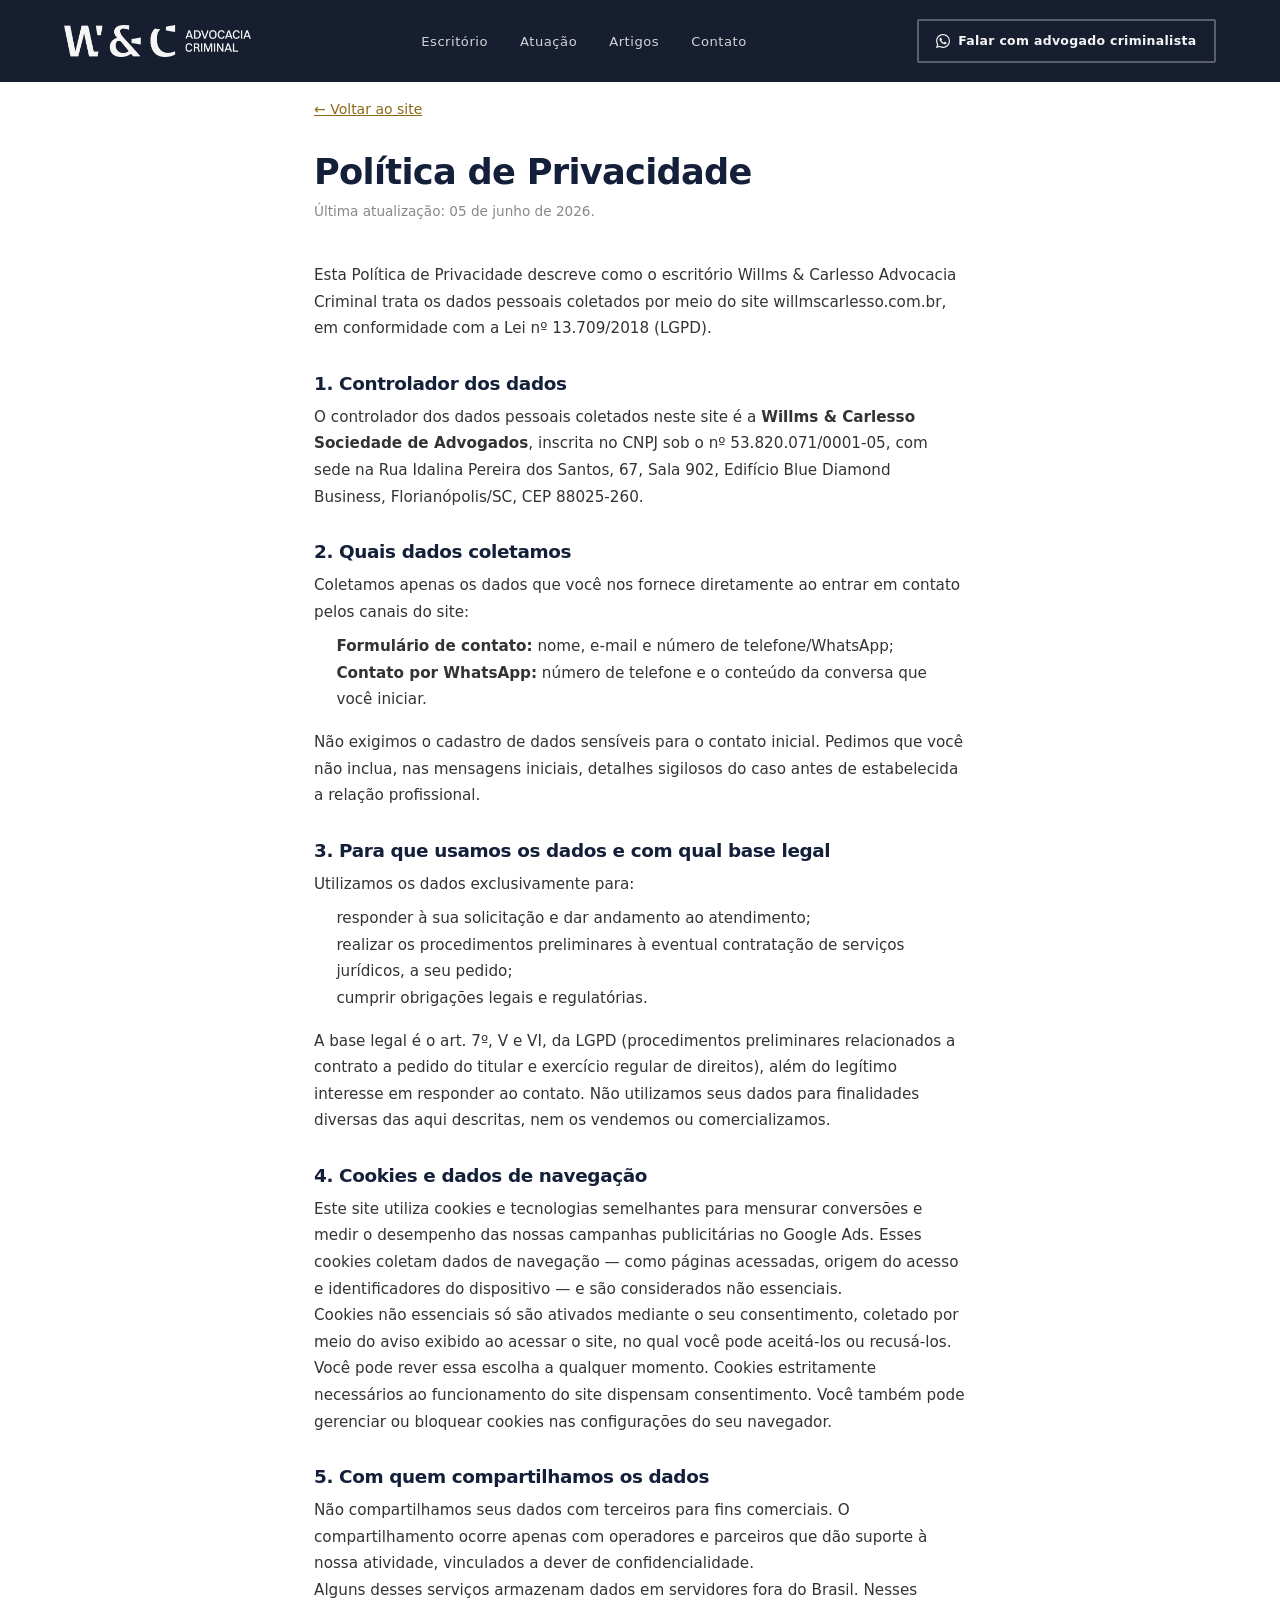
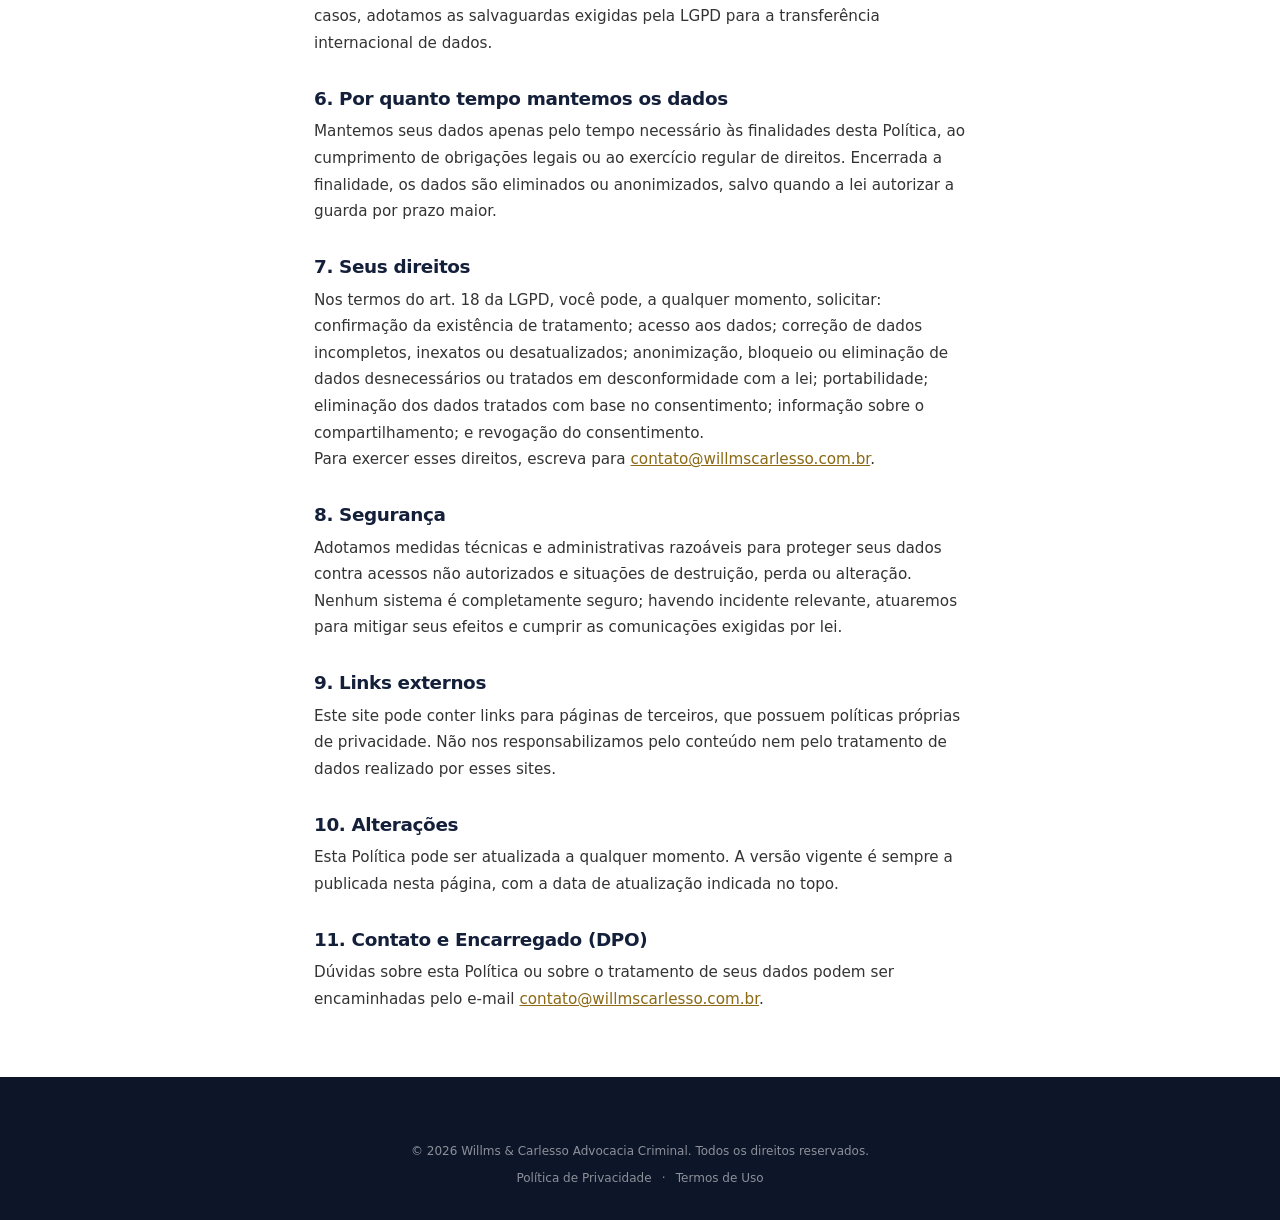
==== commit d07d99ee: "Fix header on legal pages to use full site nav Co-Authored-By: Claude Sonnet 4.6 <noreply@anthropic." ====
--- a/politica-de-privacidade.html
+++ b/politica-de-privacidade.html
@@ -53,16 +53,29 @@
     .legal-back:hover { color: var(--clr-accent, #8b6914); }
   </style>
 </head>
-<body>
+<body class="legal-body">
 
-  <!-- ===== HEADER SIMPLES ===== -->
-  <header class="header" id="top">
-    <div class="container header__inner">
-      <a href="index.html" class="header__logo" aria-label="Willms &amp; Carlesso — página inicial">
-        <img src="img/logo/logo-dark.png" alt="Willms &amp; Carlesso Advocacia Criminal" class="logo-img">
+  <!-- ===== NAV ===== -->
+  <nav class="nav" id="nav">
+    <div class="nav__inner">
+      <a href="index.html" class="nav__logo">
+        <img src="img/logo/Siglas_completas.png" alt="Willms &amp; Carlesso Advocacia Criminal" class="logo-img">
       </a>
+      <ul class="nav__menu" id="navMenu">
+        <li><a href="index.html#sobre"   class="nav__link">Escritório</a></li>
+        <li><a href="index.html#areas"   class="nav__link">Atuação</a></li>
+        <li><a href="index.html#artigos" class="nav__link">Artigos</a></li>
+        <li><a href="index.html#contato" class="nav__link">Contato</a></li>
+      </ul>
+      <a href="https://wa.me/5548988323919" target="_blank" rel="noopener" class="btn btn--outline-light nav__cta">
+        <svg width="14" height="14" viewBox="0 0 24 24" fill="currentColor" aria-hidden="true"><path d="M17.472 14.382c-.297-.149-1.758-.867-2.03-.967-.273-.099-.471-.148-.67.15-.197.297-.767.966-.94 1.164-.173.199-.347.223-.644.075-.297-.15-1.255-.463-2.39-1.475-.883-.788-1.48-1.761-1.653-2.059-.173-.297-.018-.458.13-.606.134-.133.298-.347.446-.52.149-.174.198-.298.298-.497.099-.198.05-.371-.025-.52-.075-.149-.669-1.612-.916-2.207-.242-.579-.487-.5-.669-.51-.173-.008-.371-.01-.57-.01-.198 0-.52.074-.792.372-.272.297-1.04 1.016-1.04 2.479 0 1.462 1.065 2.875 1.213 3.074.149.198 2.096 3.2 5.077 4.487.709.306 1.262.489 1.694.625.712.227 1.36.195 1.871.118.571-.085 1.758-.719 2.006-1.413.248-.694.248-1.289.173-1.413-.074-.124-.272-.198-.57-.347m-5.421 7.403h-.004a9.87 9.87 0 01-5.031-1.378l-.361-.214-3.741.982.998-3.648-.235-.374a9.86 9.86 0 01-1.51-5.26c.001-5.45 4.436-9.884 9.888-9.884 2.64 0 5.122 1.03 6.988 2.898a9.825 9.825 0 012.893 6.994c-.003 5.45-4.437 9.884-9.885 9.884m8.413-18.297A11.815 11.815 0 0012.05 0C5.495 0 .16 5.335.157 11.892c0 2.096.547 4.142 1.588 5.945L.057 24l6.305-1.654a11.882 11.882 0 005.683 1.448h.005c6.554 0 11.89-5.335 11.893-11.893a11.821 11.821 0 00-3.48-8.413z"/></svg>
+        Falar com advogado criminalista
+      </a>
+      <button class="nav__burger" id="navBurger" aria-label="Abrir menu" aria-expanded="false">
+        <span></span><span></span><span></span>
+      </button>
     </div>
-  </header>
+  </nav>
 
   <!-- ===== CONTEÚDO ===== -->
   <main class="legal-page">
@@ -141,5 +154,6 @@
     </div>
   </footer>
 
+  <script src="js/main.js"></script>
 </body>
 </html>
--- a/css/style.css
+++ b/css/style.css
@@ -1395,10 +1395,45 @@
 
 .footer__bottom { text-align: center; }
 .footer__bottom p { font-size: .75rem; color: rgba(245,245,245,.55); }
+/* Nav sempre escuro nas páginas legais (sem hero) */
+.legal-body .nav {
+  background: rgba(13,21,40,.96);
+  backdrop-filter: blur(14px);
+  -webkit-backdrop-filter: blur(14px);
+  box-shadow: 0 1px 0 rgba(168,167,175,.07);
+}
+
 .footer__legal-links { margin-top: .4rem; }
 .footer__legal-links a { color: rgba(245,245,245,.55); text-decoration: none; transition: color .2s; }
 .footer__legal-links a:hover { color: rgba(245,245,245,.9); }
 .footer__legal-links span { margin: 0 .4rem; }
+
+/* ============================================================
+   COOKIE BANNER
+   ============================================================ */
+.cookie-banner {
+  position: fixed; bottom: 0; left: 0; right: 0; z-index: 900;
+  background: var(--navy-2);
+  border-top: 1px solid rgba(255,255,255,.08);
+  padding: .875rem var(--pad-x);
+  display: flex; align-items: center; justify-content: space-between; gap: 1.25rem;
+  transform: translateY(100%);
+  transition: transform .35s var(--ease);
+}
+.cookie-banner.is-visible { transform: translateY(0); }
+.cookie-banner__text { font-size: .8rem; color: rgba(245,245,245,.7); line-height: 1.5; max-width: 680px; }
+.cookie-banner__text a { color: rgba(245,245,245,.9); text-decoration: underline; }
+.cookie-banner__actions { display: flex; align-items: center; gap: .875rem; flex-shrink: 0; }
+.cookie-banner__accept { min-height: 36px; padding: .45rem 1.25rem; font-size: .8rem; }
+.cookie-banner__decline {
+  font-size: .8rem; color: rgba(245,245,245,.5); background: none; border: none;
+  cursor: pointer; text-decoration: underline; padding: 0; white-space: nowrap;
+  transition: color .2s;
+}
+.cookie-banner__decline:hover { color: rgba(245,245,245,.85); }
+@media (max-width: 600px) {
+  .cookie-banner { flex-direction: column; align-items: flex-start; gap: .875rem; }
+}
 
 /* ============================================================
    FLOATING WHATSAPP
